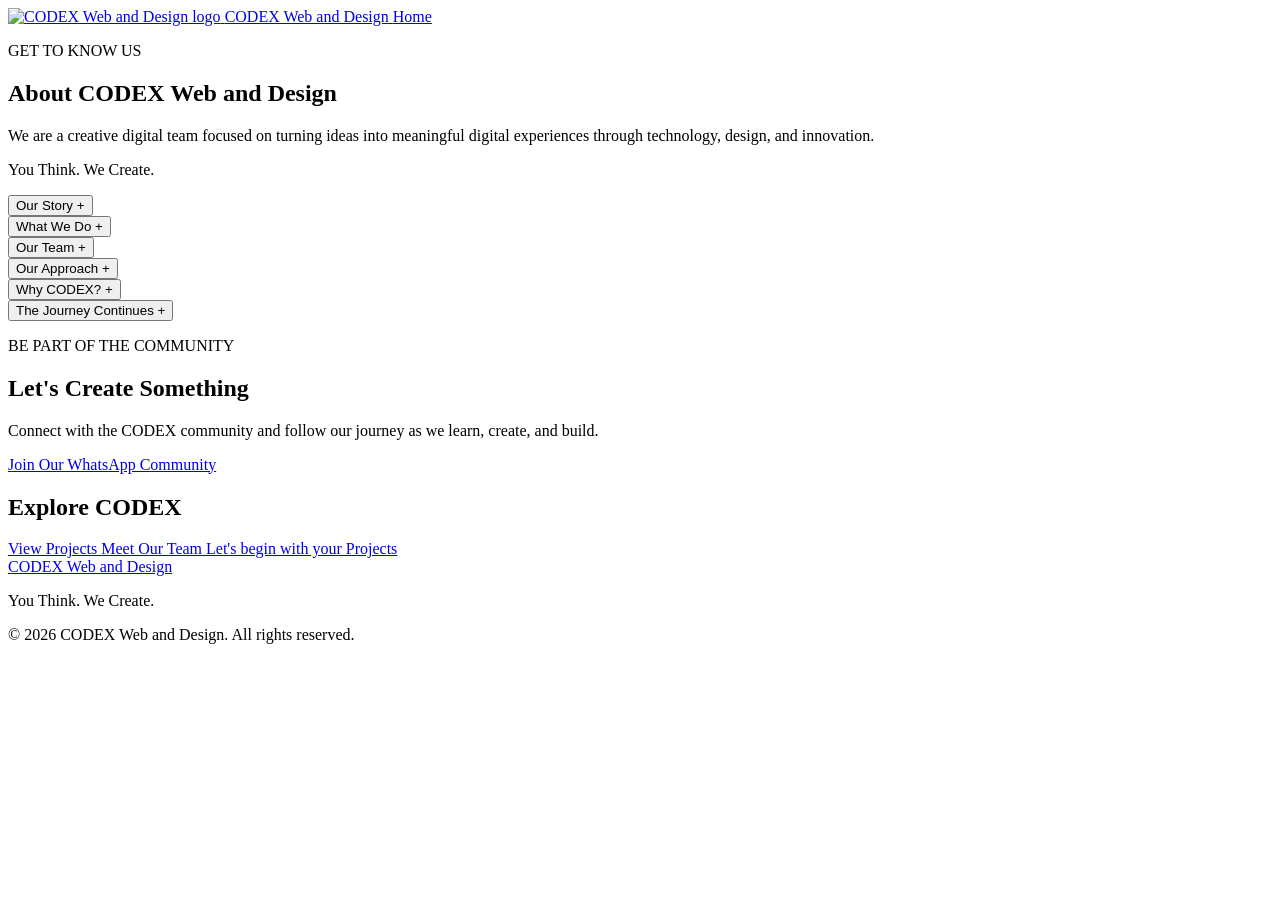
==== codex-about.html @ 6251ab9e "Refactor HTML structure and update content" ====
<!doctype html>
<html lang="en">
  <head>
    <meta charset="UTF-8" />
    <meta name="viewport" content="width=device-width, initial-scale=1.0" />
    <meta
      name="description"
      content="Discover the story, services, values, team, and creative approach behind CODEX Web and Design."
    />
    <meta name="author" content="Perfect Foko Codex15P" />
    <meta name="theme-color" content="#0B0F19" />
    <title>About Us | CODEX Web and Design</title>

    <link rel="stylesheet" href="css/codex-about.css" />
  </head>

  <body class="about-page">
    <header class="about-header">
      <a
        class="about-brand"
        href="index.html"
        aria-label="CODEX Web and Design entry page"
      >
        <img
          src="images/codex-logo.png"
          alt="CODEX Web and Design logo"
          class="about-logo"
        />
        <span>CODEX Web and Design</span>
      </a>

      <a href="codex-home.html" class="about-home-link">Home</a>
    </header>

    <main class="about-main">
      <section class="about-welcome">
        <p class="about-eyebrow">GET TO KNOW US</p>

        <h1>About CODEX Web and Design</h1>

        <p class="about-description">
          We are a creative digital team focused on turning ideas into
          meaningful digital experiences through technology, design, and
          innovation.
        </p>

        <p class="codex-aim">You Think. We Create.</p>
      </section>

      <section class="about-content">
        <article class="about-section">
          <button
            type="button"
            class="about-accordion-button"
            aria-expanded="false"
            aria-controls="aboutStory"
          >
            <span>Our Story</span>
            <span class="about-accordion-icon" aria-hidden="true">+</span>
          </button>

          <div class="about-section-content" id="aboutStory" hidden>
            <p>
              CODEX Web and Design was built around a simple idea: creativity
              and technology can work together to turn ordinary ideas into
              useful digital solutions.
            </p>
            <p>
              What started as an interest in digital creation continues to grow
              into a platform for learning, building, and delivering creative
              work.
            </p>
          </div>
        </article>

        <article class="about-section">
          <button
            type="button"
            class="about-accordion-button"
            aria-expanded="false"
            aria-controls="aboutServices"
          >
            <span>What We Do</span>
            <span class="about-accordion-icon" aria-hidden="true">+</span>
          </button>

          <div class="about-section-content" id="aboutServices" hidden>
            <p>
              We provide digital and creative services designed to help
              individuals, businesses, and organisations present their ideas
              professionally.
            </p>

            <ul>
              <li>Website development</li>
              <li>Graphic design</li>
              <li>Video editing</li>
              <li>Animation and motion graphics</li>
              <li>Microsoft Office applications</li>
              <li>Digital and creative solutions</li>
            </ul>
          </div>
        </article>

        <article class="about-section">
          <button
            type="button"
            class="about-accordion-button"
            aria-expanded="false"
            aria-controls="aboutTeam"
          >
            <span>Our Team</span>
            <span class="about-accordion-icon" aria-hidden="true">+</span>
          </button>

          <div class="about-section-content" id="aboutTeam" hidden>
            <p>
              Our team brings together different interests, creative abilities,
              and technical skills. We believe collaboration helps us learn,
              improve, and produce better work.
            </p>

            <a href="codex-team.html" class="about-inline-link">
              Meet Our Team
            </a>
          </div>
        </article>

        <article class="about-section">
          <button
            type="button"
            class="about-accordion-button"
            aria-expanded="false"
            aria-controls="aboutApproach"
          >
            <span>Our Approach</span>
            <span class="about-accordion-icon" aria-hidden="true">+</span>
          </button>

          <div class="about-section-content" id="aboutApproach" hidden>
            <p>
              We approach every project with creativity, planning, attention to
              detail, and a willingness to improve.
            </p>
            <p>
              Our goal is to understand the idea first, then work towards a
              solution that communicates it clearly and effectively.
            </p>
          </div>
        </article>

        <article class="about-section">
          <button
            type="button"
            class="about-accordion-button"
            aria-expanded="false"
            aria-controls="aboutWhyCodex"
          >
            <span>Why CODEX?</span>
            <span class="about-accordion-icon" aria-hidden="true">+</span>
          </button>

          <div class="about-section-content" id="aboutWhyCodex" hidden>
            <p>
              We value creativity, continuous learning, teamwork, reliability,
              and practical solutions.
            </p>
            <p>
              We are committed to growing our skills while creating digital
              experiences that serve a real purpose.
            </p>
          </div>
        </article>

        <article class="about-section">
          <button
            type="button"
            class="about-accordion-button"
            aria-expanded="false"
            aria-controls="aboutJourney"
          >
            <span>The Journey Continues</span>
            <span class="about-accordion-icon" aria-hidden="true">+</span>
          </button>

          <div class="about-section-content" id="aboutJourney" hidden>
            <p>
              CODEX is a growing journey. Every project, challenge, and new
              skill is an opportunity to become better.
            </p>
            <p>
              We look forward to building more, learning more, and taking on new
              creative challenges.
            </p>
          </div>
        </article>
      </section>

      <section class="about-community">
        <div class="about-community-content">
          <p class="about-eyebrow">BE PART OF THE COMMUNITY</p>
          <h2>Let's Create Something</h2>
          <p>
            Connect with the CODEX community and follow our journey as we learn,
            create, and build.
          </p>

          <a
            href="https://chat.whatsapp.com/H5QAHe00jgaHlfQfZCJz6q"
            class="about-community-button"
            target="_blank"
            rel="noopener noreferrer"
          >
            Join Our WhatsApp Community
          </a>
        </div>
      </section>

      <section class="about-actions">
        <h2>Explore CODEX</h2>

        <div class="about-action-links">
          <a href="codex-gallery.html" class="about-action-button">
            View Projects
          </a>

          <a href="codex-team.html" class="about-action-button">
            Meet Our Team
          </a>

          <a href="codex-enquiry.html" class="about-action-button">
            Let's begin with your Projects
          </a>
        </div>
      </section>
    </main>

    <footer class="about-footer">
      <a href="index.html">CODEX Web and Design</a>
      <p>You Think. We Create.</p>
      <p>
        &copy; <span id="aboutCurrentYear">2026</span> CODEX Web and Design. All
        rights reserved.
      </p>
    </footer>

    <script src="js/codex-about.js"></script>
  </body>
</html>
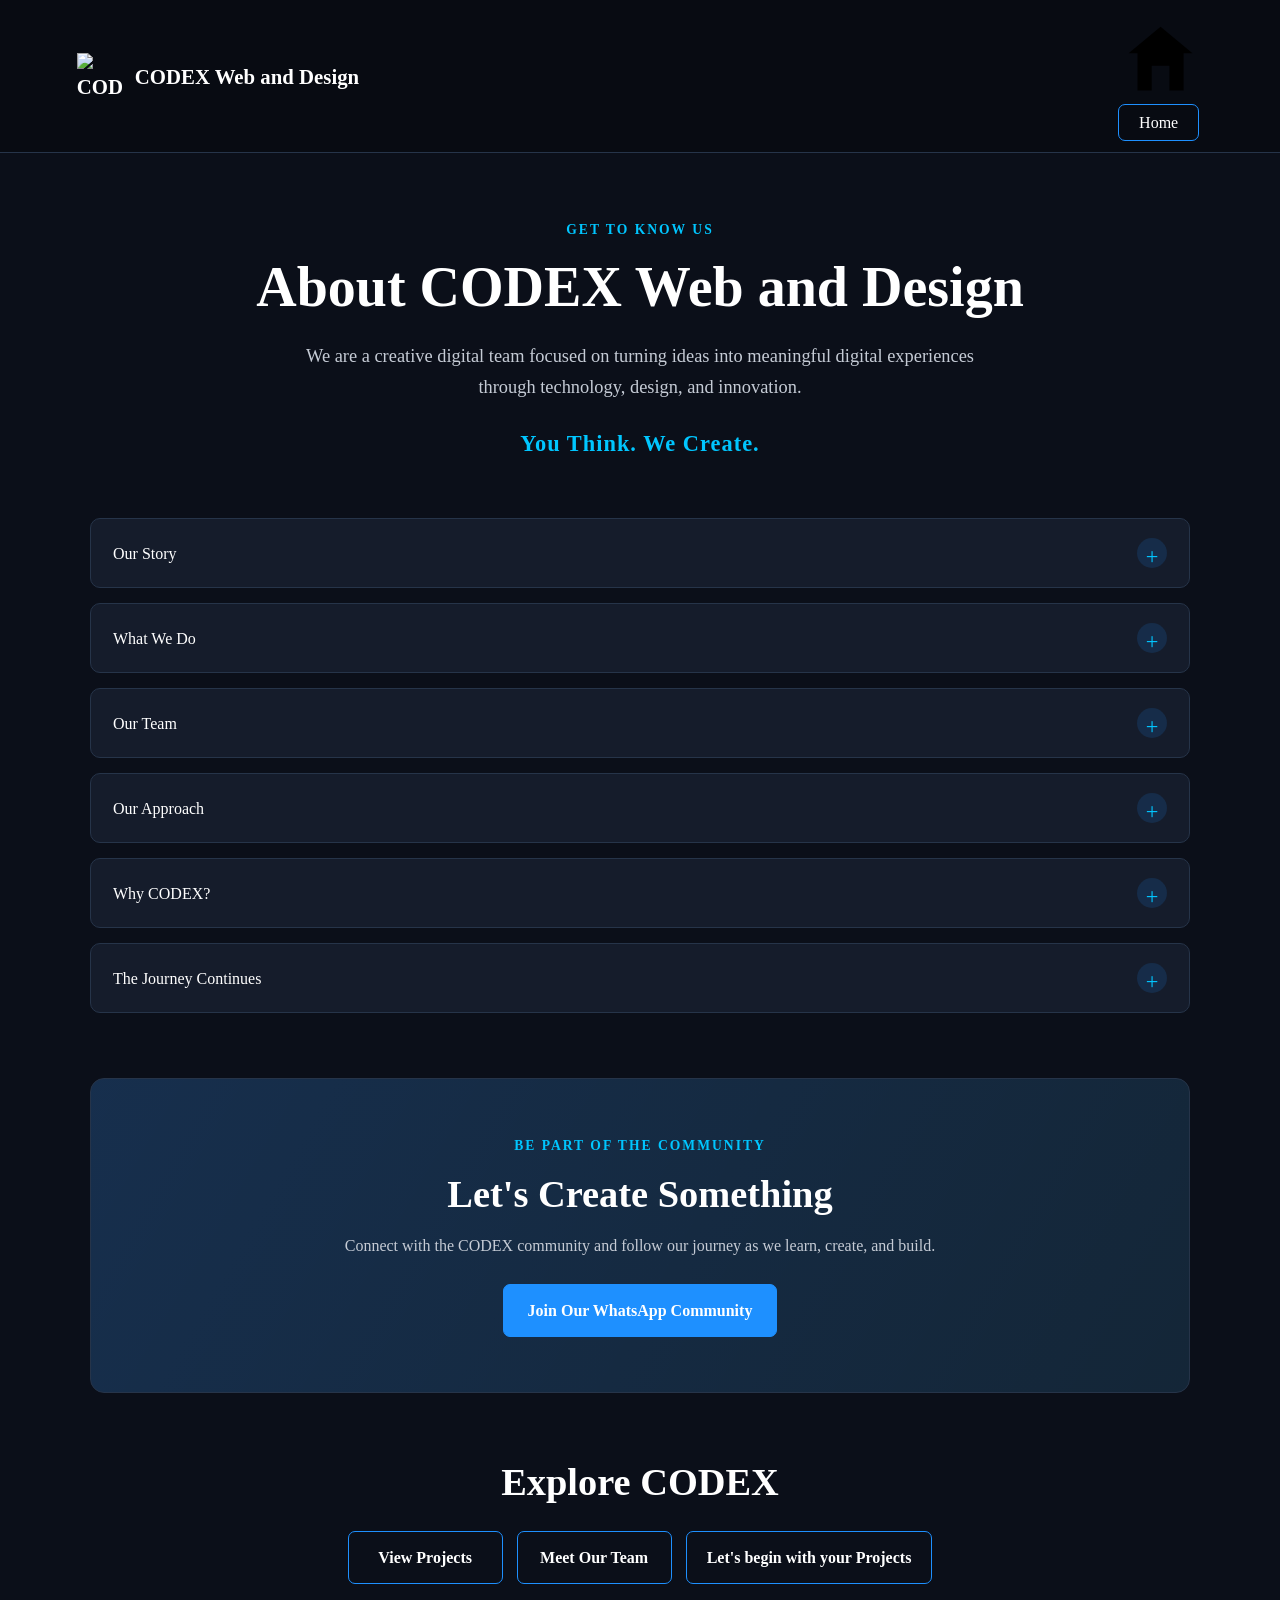
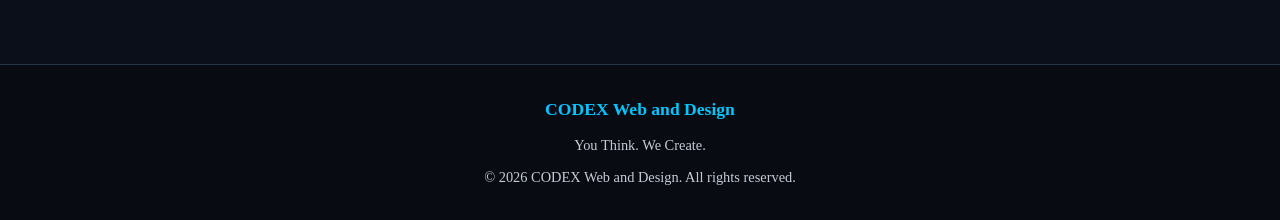
==== commit 80b6f7a6: "Refactor header navigation in codex-about.html" ====
--- a/codex-about.html
+++ b/codex-about.html
@@ -12,24 +12,28 @@
     <title>About Us | CODEX Web and Design</title>
 
     <link rel="stylesheet" href="css/codex-about.css" />
+    <link rel="stylesheet" href="css/site-navigation.css" />
   </head>
 
   <body class="about-page">
     <header class="about-header">
-      <a
-        class="about-brand"
-        href="index.html"
-        aria-label="CODEX Web and Design entry page"
-      >
+      <div class="about-brand">
         <img
           src="images/codex-logo.png"
           alt="CODEX Web and Design logo"
           class="about-logo"
         />
         <span>CODEX Web and Design</span>
-      </a>
-
-      <a href="codex-home.html" class="about-home-link">Home</a>
+      </div>
+
+      <div class="header-navigation-links">
+<a class="startup-home-icon" href="index.html" aria-label="Go to the Startup page">
+  <svg viewBox="0 0 24 24" aria-hidden="true" focusable="false">
+    <path d="M3 10.5 12 3l9 7.5"></path>
+    <path d="M5.5 9.5V21h13V9.5M9.5 21v-7h5v7"></path>
+  </svg>
+</a><a href="codex-home.html" class="about-home-link">Home</a>
+</div>
     </header>
 
     <main class="about-main">
--- a/css/codex-about.css
+++ b/css/codex-about.css
@@ -0,0 +1,403 @@
+/* ========================================
+   CODEX WEB AND DESIGN — ABOUT PAGE
+======================================== */
+
+.about-page {
+  --codex-bg: #0b0f19;
+  --codex-deep: #080b12;
+  --codex-card: #151c2b;
+  --codex-blue: #1e90ff;
+  --codex-cyan: #00c6ff;
+  --codex-white: #ffffff;
+  --codex-muted: #c5cbd5;
+  --codex-border: #263449;
+
+  margin: 0;
+  min-height: 100vh;
+  background: var(--codex-bg);
+  color: var(--codex-white);
+  font-family: Cambria, Georgia, serif;
+  line-height: 1.7;
+}
+
+.about-page *,
+.about-page *::before,
+.about-page *::after {
+  box-sizing: border-box;
+}
+
+.about-page a {
+  color: inherit;
+  text-decoration: none;
+}
+
+.about-page button {
+  font: inherit;
+}
+
+.about-header {
+  width: 100%;
+  min-height: 82px;
+  padding: 16px clamp(18px, 6vw, 85px);
+  display: flex;
+  align-items: center;
+  justify-content: space-between;
+  gap: 20px;
+  background: var(--codex-deep);
+  border-bottom: 1px solid var(--codex-border);
+}
+
+.about-brand {
+  display: inline-flex;
+  align-items: center;
+  gap: 12px;
+  font-size: clamp(1rem, 2vw, 1.3rem);
+  font-weight: 700;
+}
+
+.about-logo {
+  width: 46px;
+  height: 46px;
+  object-fit: contain;
+}
+
+.about-home-link {
+  padding: 9px 20px;
+  border: 1px solid var(--codex-blue);
+  border-radius: 7px;
+  color: var(--codex-white);
+  transition:
+    background 0.25s ease,
+    border-color 0.25s ease;
+}
+
+.about-home-link:hover {
+  background: var(--codex-blue);
+  border-color: var(--codex-blue);
+}
+
+.about-main {
+  width: min(1100px, 90%);
+  margin: 0 auto;
+  padding: 65px 0 80px;
+}
+
+.about-welcome {
+  max-width: 780px;
+  margin: 0 auto 55px;
+  text-align: center;
+}
+
+.about-eyebrow {
+  margin: 0 0 12px;
+  color: var(--codex-cyan);
+  font-size: 0.85rem;
+  font-weight: 700;
+  letter-spacing: 2px;
+  text-transform: uppercase;
+}
+
+.about-welcome h1 {
+  margin: 0 0 20px;
+  font-size: clamp(2rem, 5vw, 3.5rem);
+  line-height: 1.2;
+}
+
+.about-description {
+  max-width: 680px;
+  margin: 0 auto;
+  color: var(--codex-muted);
+  font-size: clamp(1rem, 2vw, 1.15rem);
+}
+
+.codex-aim {
+  margin: 22px 0 0;
+  color: var(--codex-cyan);
+  font-size: clamp(1.1rem, 2.5vw, 1.4rem);
+  font-weight: 700;
+  letter-spacing: 1px;
+}
+
+/* ABOUT ACCORDION */
+
+.about-content {
+  display: grid;
+  gap: 15px;
+}
+
+.about-section {
+  overflow: hidden;
+  background: var(--codex-card);
+  border: 1px solid var(--codex-border);
+  border-radius: 10px;
+  transition: border-color 0.25s ease;
+}
+
+.about-section:hover {
+  border-color: var(--codex-blue);
+}
+
+.about-accordion-button {
+  width: 100%;
+  min-height: 68px;
+  padding: 18px 22px;
+  display: flex;
+  align-items: center;
+  justify-content: space-between;
+  gap: 15px;
+  background: transparent;
+  border: 0;
+  color: var(--codex-white);
+  text-align: left;
+  font-size: clamp(1.05rem, 2vw, 1.2rem);
+  font-weight: 700;
+  cursor: pointer;
+}
+
+.about-accordion-button:focus-visible,
+.about-page a:focus-visible {
+  outline: 2px solid var(--codex-cyan);
+  outline-offset: 4px;
+}
+
+.about-accordion-icon {
+  width: 30px;
+  height: 30px;
+  flex-shrink: 0;
+  display: grid;
+  place-items: center;
+  border-radius: 50%;
+  background: rgba(30, 144, 255, 0.14);
+  color: var(--codex-cyan);
+  font-size: 1.4rem;
+  transition:
+    transform 0.25s ease,
+    background 0.25s ease;
+}
+
+.about-accordion-button[aria-expanded="true"] .about-accordion-icon {
+  transform: rotate(45deg);
+  background: var(--codex-blue);
+  color: var(--codex-white);
+}
+
+.about-section-content {
+  padding: 0 22px 22px;
+  color: var(--codex-muted);
+  border-top: 1px solid var(--codex-border);
+}
+
+.about-section-content p {
+  margin: 17px 0 0;
+}
+
+.about-section-content ul {
+  margin: 15px 0 0;
+  padding-left: 23px;
+}
+
+.about-section-content li {
+  margin: 7px 0;
+}
+
+.about-inline-link {
+  display: inline-block;
+  margin-top: 18px;
+  color: var(--codex-cyan) !important;
+  font-weight: 700;
+  text-decoration: underline !important;
+  text-underline-offset: 4px;
+}
+
+/* COMMUNITY SECTION */
+
+.about-community {
+  margin-top: 65px;
+  padding: clamp(28px, 6vw, 55px);
+  background:
+    linear-gradient(120deg, rgba(30, 144, 255, 0.16), rgba(0, 198, 255, 0.06)),
+    var(--codex-card);
+  border: 1px solid var(--codex-border);
+  border-radius: 14px;
+  text-align: center;
+}
+
+.about-community-content {
+  max-width: 650px;
+  margin: 0 auto;
+}
+
+.about-community h2,
+.about-actions h2 {
+  margin: 0 0 14px;
+  font-size: clamp(1.7rem, 4vw, 2.4rem);
+  line-height: 1.25;
+}
+
+.about-community-content > p:not(.about-eyebrow) {
+  margin: 0 0 25px;
+  color: var(--codex-muted);
+}
+
+.about-community-button {
+  min-height: 48px;
+  padding: 12px 24px;
+  display: inline-flex;
+  align-items: center;
+  justify-content: center;
+  background: var(--codex-blue);
+  border: 1px solid var(--codex-blue);
+  border-radius: 7px;
+  color: var(--codex-white) !important;
+  font-weight: 700;
+  text-align: center;
+  transition:
+    background 0.25s ease,
+    transform 0.25s ease;
+}
+
+.about-community-button:hover {
+  background: #0876d1;
+  transform: translateY(-2px);
+}
+
+/* PAGE ACTION LINKS */
+
+.about-actions {
+  margin-top: 65px;
+  text-align: center;
+}
+
+.about-action-links {
+  margin-top: 25px;
+  display: flex;
+  flex-wrap: wrap;
+  justify-content: center;
+  gap: 14px;
+}
+
+.about-action-button {
+  min-width: 155px;
+  padding: 12px 20px;
+  display: inline-flex;
+  align-items: center;
+  justify-content: center;
+  background: transparent;
+  border: 1px solid var(--codex-blue);
+  border-radius: 7px;
+  color: var(--codex-white) !important;
+  font-weight: 700;
+  transition:
+    background 0.25s ease,
+    transform 0.25s ease;
+}
+
+.about-action-button:hover {
+  background: var(--codex-blue);
+  transform: translateY(-2px);
+}
+
+/* FOOTER */
+
+.about-footer {
+  padding: 30px 20px;
+  background: var(--codex-deep);
+  border-top: 1px solid var(--codex-border);
+  text-align: center;
+}
+
+.about-footer > a {
+  color: var(--codex-cyan);
+  font-size: 1.1rem;
+  font-weight: 700;
+}
+
+.about-footer p {
+  margin: 8px 0 0;
+  color: var(--codex-muted);
+  font-size: 0.9rem;
+}
+
+/* RESPONSIVE DESIGN */
+
+@media (max-width: 760px) {
+  .about-header {
+    min-height: 72px;
+    padding: 13px 5%;
+  }
+
+  .about-logo {
+    width: 39px;
+    height: 39px;
+  }
+
+  .about-main {
+    width: 90%;
+    padding: 48px 0 60px;
+  }
+
+  .about-welcome {
+    margin-bottom: 40px;
+  }
+
+  .about-community,
+  .about-actions {
+    margin-top: 48px;
+  }
+}
+
+@media (max-width: 480px) {
+  .about-brand {
+    gap: 8px;
+    font-size: 0.95rem;
+  }
+
+  .about-logo {
+    width: 34px;
+    height: 34px;
+  }
+
+  .about-home-link {
+    padding: 8px 13px;
+    font-size: 0.9rem;
+  }
+
+  .about-main {
+    width: 91%;
+    padding-top: 38px;
+  }
+
+  .about-accordion-button {
+    min-height: 62px;
+    padding: 15px;
+  }
+
+  .about-section-content {
+    padding: 0 15px 18px;
+  }
+
+  .about-action-links {
+    flex-direction: column;
+  }
+
+  .about-action-button {
+    width: 100%;
+  }
+
+  .about-community-button {
+    width: 100%;
+  }
+}
+
+/* ACCESSIBILITY */
+
+@media (prefers-reduced-motion: reduce) {
+  .about-page *,
+  .about-page *::before,
+  .about-page *::after {
+    scroll-behavior: auto !important;
+    transition-duration: 0.01ms !important;
+    animation-duration: 0.01ms !important;
+    animation-iteration-count: 1 !important;
+  }
+}
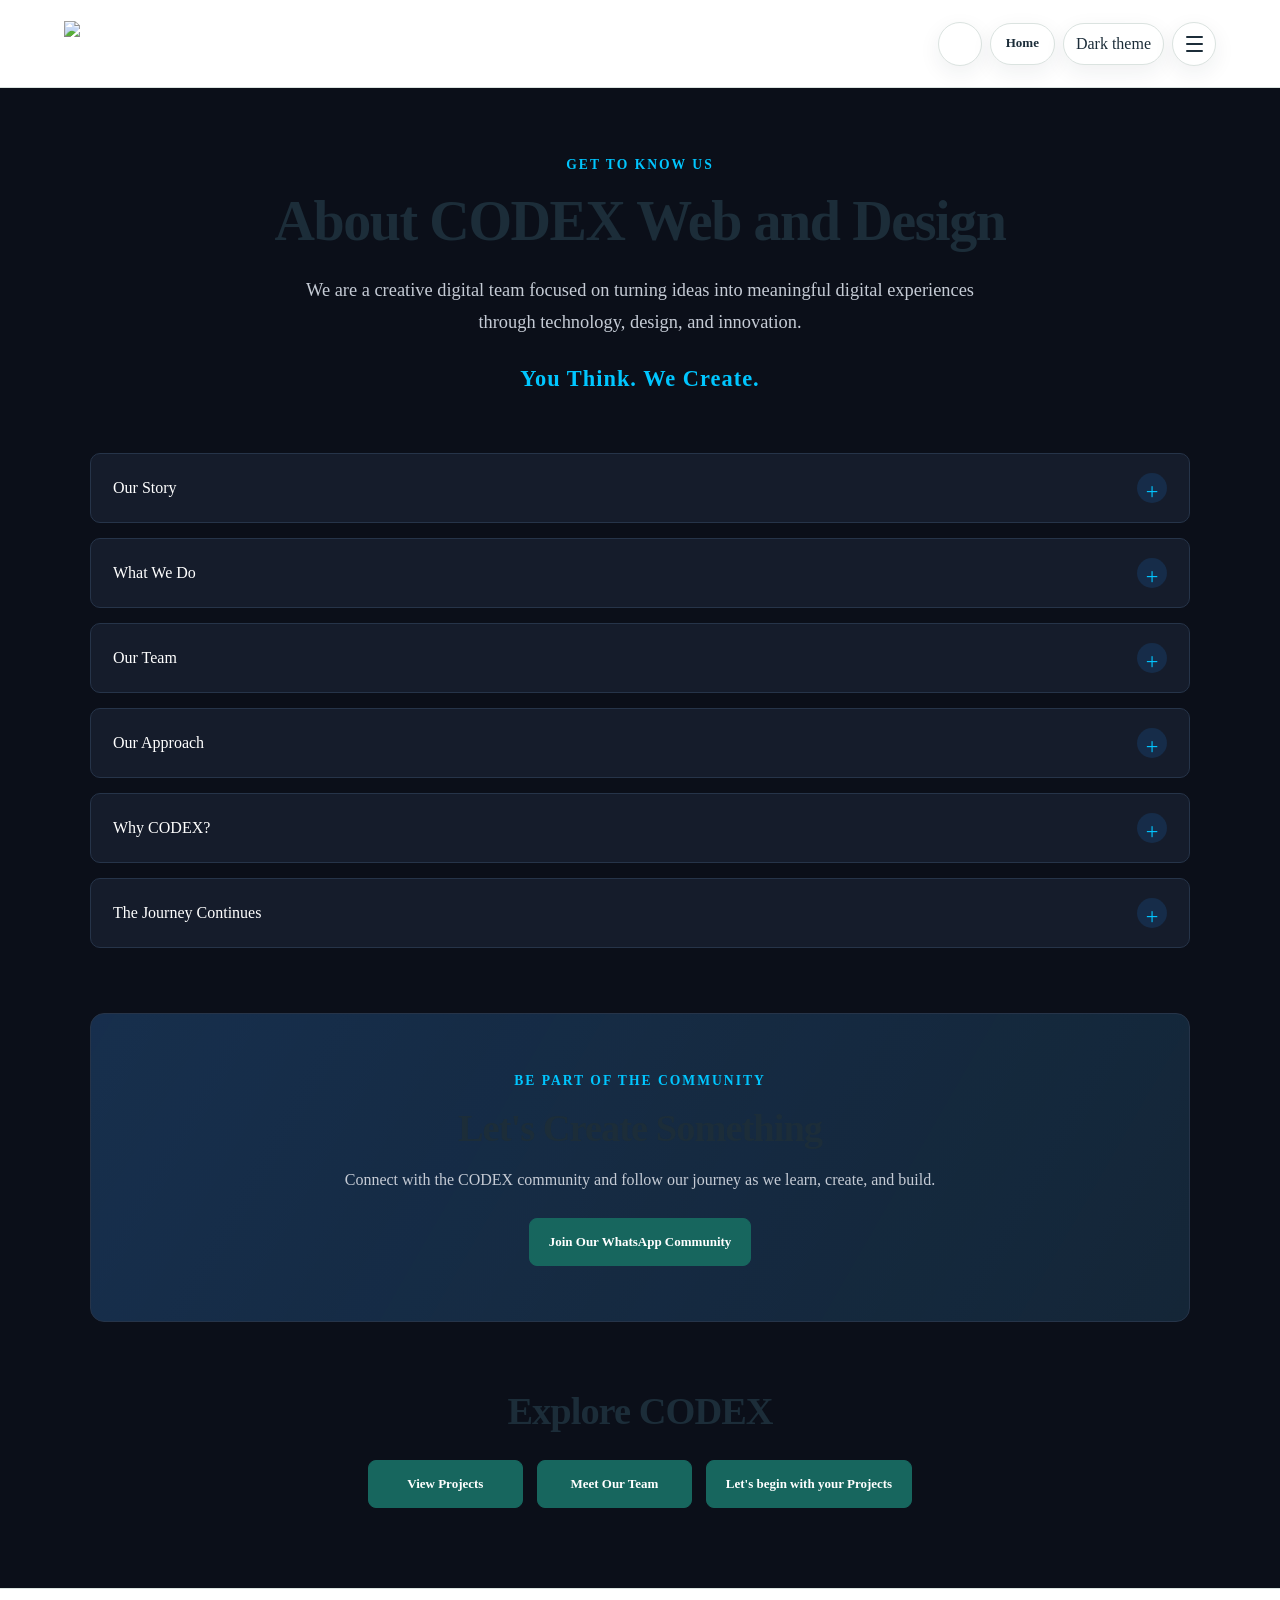
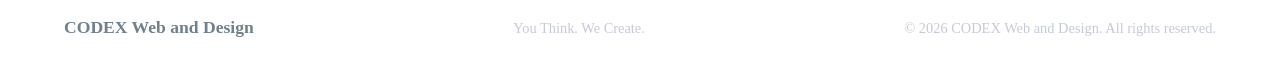
==== commit e824d342: "Add scripts for chat widget and Supabase integration" ====
--- a/codex-about.html
+++ b/codex-about.html
@@ -13,6 +13,11 @@
 
     <link rel="stylesheet" href="css/codex-about.css" />
     <link rel="stylesheet" href="css/site-navigation.css" />
+    <script src="js/site-navigation.js" defer></script>
+    <link rel="stylesheet" href="css/codex-chat-widget.css" />
+    <script src="https://cdn.jsdelivr.net/npm/@supabase/supabase-js@2" defer></script>
+    <script src="js/codex-supabase.js" defer></script>
+    <script src="js/codex-chat-widget.js" defer></script>
   </head>
 
   <body class="about-page">
@@ -248,6 +253,6 @@
       </p>
     </footer>
 
-    <script src="js/codex-about.js"></script>
+    <script src="js/codex-about.js" defer></script>
   </body>
 </html>
--- a/css/site-navigation.css
+++ b/css/site-navigation.css
@@ -0,0 +1,62 @@
+/* Shared CODEX design foundation */
+:root{color-scheme:light;--ink:#1c2d39;--body:#485965;--muted:#71808a;--paper:#f4f6f4;--surface:#fff;--line:#dbe3e0;--brand:#17665e;--brand-dark:#104c46;--brand-soft:#e5f1ee;--accent:#b77a3c;--warm:#f3ede4;--shadow:0 18px 48px rgba(23,43,55,.09);--shadow-small:0 7px 22px rgba(23,43,55,.07);--radius:20px;--radius-small:12px;--content:1160px;--sans:Arial,Helvetica,sans-serif;--serif:Georgia,'Times New Roman',serif}
+*,*::before,*::after{box-sizing:border-box}html{scroll-behavior:smooth}body{margin:0;font-family:var(--sans);font-size:16px;line-height:1.65;color:var(--body);background:var(--paper);-webkit-font-smoothing:antialiased}img,video,svg{max-width:100%}img{height:auto}a{color:var(--brand);text-decoration:none}a:hover{color:var(--brand-dark)}button,input,select,textarea{font:inherit}button{color:inherit}button:focus-visible,a:focus-visible,input:focus-visible,select:focus-visible,textarea:focus-visible{outline:3px solid rgba(183,122,60,.7);outline-offset:3px}[hidden]{display:none!important}h1,h2,h3,h4{margin:0;color:var(--ink);font-family:var(--serif);font-weight:600;line-height:1.12;letter-spacing:-.025em}p{margin-top:0}::selection{color:#fff;background:var(--brand)}
+.header-navigation-links{position:absolute;z-index:30;top:22px;right:clamp(18px,5vw,64px);display:flex;align-items:center;gap:12px}.startup-home-icon{display:grid;width:44px;height:44px;place-items:center;border:1px solid var(--line);border-radius:50%;background:var(--surface);color:var(--ink);box-shadow:var(--shadow-small);transition:background .2s,color .2s,transform .2s}.startup-home-icon:hover{transform:translateY(-2px);background:var(--brand);color:#fff}.startup-home-icon svg{width:19px;height:19px;fill:none;stroke:currentColor;stroke-width:1.7;stroke-linecap:round;stroke-linejoin:round}.menu-toggle{display:grid;width:46px;height:46px;align-content:center;justify-items:center;gap:5px;border:1px solid var(--line);border-radius:50%;background:var(--surface);cursor:pointer;box-shadow:var(--shadow-small)}.menu-toggle span{width:17px;height:2px;border-radius:3px;background:var(--ink);transition:transform .2s,opacity .2s}.menu-toggle[aria-expanded=true] span:first-child{transform:translateY(7px) rotate(45deg)}.menu-toggle[aria-expanded=true] span:nth-child(2){opacity:0}.menu-toggle[aria-expanded=true] span:last-child{transform:translateY(-7px) rotate(-45deg)}
+.home-navigation{position:absolute;z-index:40;top:calc(100% + 12px);right:clamp(18px,5vw,64px);display:grid;min-width:255px;gap:4px;padding:10px;border:1px solid var(--line);border-radius:16px;background:#fff;box-shadow:var(--shadow)}.home-navigation a{padding:10px 12px;border-radius:9px;color:var(--ink);font-size:14px;font-weight:600}.home-navigation a:hover{background:var(--brand-soft);color:var(--brand-dark)}.home-navigation .home-community-link{margin-top:4px;background:var(--brand);color:#fff}.home-navigation .home-community-link:hover{background:var(--brand-dark)}.header-navigation-links>a:not(.startup-home-icon){display:inline-flex;min-height:42px;align-items:center;padding:0 15px;border:1px solid var(--line);border-radius:999px;background:#fff;color:var(--ink);font-size:13px;font-weight:700;box-shadow:var(--shadow-small)}.header-navigation-links>a:not(.startup-home-icon):hover{border-color:var(--brand);color:var(--brand)}
+@media(max-width:640px){body{font-size:15px}.header-navigation-links{top:14px;right:16px;gap:8px}.startup-home-icon,.menu-toggle{width:42px;height:42px}.home-navigation{right:16px;top:calc(100% + 8px);min-width:min(280px,calc(100vw - 32px))}.header-navigation-links>a:not(.startup-home-icon){min-height:40px;padding:0 12px;font-size:12px}}
+@media(prefers-reduced-motion:reduce){*,*::before,*::after{scroll-behavior:auto!important;animation-duration:.01ms!important;animation-iteration-count:1!important;transition-duration:.01ms!important}}
+
+/* Shared page headers and CODEX marks */
+.home-header,.gallery-header,.projects-header,.enquiry-header,.team-header,.about-header{position:relative;display:flex;min-height:88px;align-items:center;padding:16px clamp(20px,5vw,66px);border-bottom:1px solid var(--line);background:#fff}.home-header .header-navigation-links,.gallery-header .header-navigation-links,.projects-header .header-navigation-links,.enquiry-header .header-navigation-links,.team-header .header-navigation-links,.about-header .header-navigation-links{top:50%;transform:translateY(-50%)}.home-brand,.about-brand,.gallery-brand,.projects-brand,.enquiry-brand,.team-brand,.analytics-brand{display:flex;align-items:center;gap:12px}.home-logo,.about-logo,.gallery-logo,.projects-logo,.enquiry-logo,.team-logo,.analytics-logo{width:46px;height:46px;object-fit:contain}.home-brand-text,.about-brand-text,.gallery-brand-text,.projects-brand-text,.enquiry-brand-text,.team-brand-text,.analytics-brand-text{display:grid;line-height:1.2}.home-brand-name,.home-brand-text strong,.about-brand-text strong,.gallery-brand-text strong,.projects-brand-text strong,.enquiry-brand-text strong,.team-brand-text strong,.analytics-brand-text strong{color:var(--ink);font:700 17px/1.2 var(--serif);letter-spacing:.04em}.home-brand-subtitle,.home-brand-text small,.about-brand-text small,.gallery-brand-text>span,.projects-brand-text small,.enquiry-brand-text small,.team-brand-text small,.analytics-brand-text small{color:var(--muted);font-size:10px;font-weight:700;letter-spacing:.14em;text-transform:uppercase}
+
+/* Shared action and footer patterns */
+.home-primary-button,.about-action-button,.about-community-button,.gallery-cta-button,.gallery-show-all-button,.projects-community-button,.projects-gallery-button,.enquiry-submit-button,.enquiry-gallery-button,.team-community-button,.team-contact-btn{display:inline-flex;min-height:48px;align-items:center;justify-content:center;gap:10px;padding:0 19px;border:1px solid var(--brand);border-radius:8px;background:var(--brand);color:#fff;font-size:13px;font-weight:700;transition:transform .2s,background .2s,box-shadow .2s}.home-primary-button:hover,.about-action-button:hover,.about-community-button:hover,.gallery-cta-button:hover,.projects-community-button:hover,.projects-gallery-button:hover,.enquiry-submit-button:hover,.enquiry-gallery-button:hover,.team-community-button:hover,.team-contact-btn:hover{transform:translateY(-2px);background:var(--brand-dark);color:#fff;box-shadow:var(--shadow-small)}.gallery-footer,.projects-footer,.enquiry-footer,.team-footer,.about-footer{display:flex;align-items:center;justify-content:space-between;gap:20px;padding:24px clamp(20px,5vw,66px);border-top:1px solid var(--line);background:#fff;color:var(--muted);font-size:12px}.gallery-footer p,.projects-footer p,.enquiry-footer p,.team-footer p,.about-footer p{margin:0}.gallery-footer-brand,.projects-footer-brand,.enquiry-footer-brand,.about-footer-brand{color:var(--ink);font-weight:700}.gallery-footer-navigation,.projects-footer-navigation,.enquiry-footer-navigation{display:flex;flex-wrap:wrap;gap:16px}.gallery-footer-navigation a,.projects-footer-navigation a,.enquiry-footer-navigation a,.team-footer a,.about-footer a{color:var(--muted);font-weight:600}.gallery-footer-navigation a:hover,.projects-footer-navigation a:hover,.enquiry-footer-navigation a:hover,.team-footer a:hover,.about-footer a:hover{color:var(--brand)}
+@media(max-width:560px){.gallery-footer,.projects-footer,.enquiry-footer,.team-footer,.about-footer{align-items:flex-start;flex-direction:column;padding:22px 20px}.gallery-footer-navigation,.projects-footer-navigation,.enquiry-footer-navigation{gap:10px 16px}}
+
+/* Shared, remembered theme and navigation controls. */
+.site-theme-toggle{display:inline-flex;min-height:42px;align-items:center;justify-content:center;padding:0 12px;border:1px solid var(--line);border-radius:999px;background:var(--surface);color:var(--ink);font-size:11px;font-weight:700;white-space:nowrap;cursor:pointer;box-shadow:var(--shadow-small)}
+.site-theme-toggle:hover{border-color:var(--brand);color:var(--brand)}
+.site-skip-link{position:fixed;z-index:3000;top:10px;left:10px;transform:translateY(-160%);padding:11px 15px;border-radius:8px;background:var(--ink);color:var(--surface);font-size:13px;font-weight:700}
+.site-skip-link:focus{transform:translateY(0)}
+.site-theme-toggle:focus-visible,.site-menu-toggle:focus-visible{outline:3px solid var(--accent);outline-offset:3px}
+.site-menu-toggle{display:grid;width:44px;height:44px;align-content:center;justify-items:center;gap:5px;border:1px solid var(--line);border-radius:50%;background:var(--surface);cursor:pointer;box-shadow:var(--shadow-small)}
+.site-menu-toggle span{width:17px;height:2px;border-radius:3px;background:var(--ink);transition:transform .2s,opacity .2s}
+.site-menu-toggle[aria-expanded="true"] span:first-child{transform:translateY(7px) rotate(45deg)}
+.site-menu-toggle[aria-expanded="true"] span:nth-child(2){opacity:0}
+.site-menu-toggle[aria-expanded="true"] span:last-child{transform:translateY(-7px) rotate(-45deg)}
+.site-navigation-panel{position:absolute;z-index:45;top:calc(100% + 10px);right:0;display:grid;min-width:min(290px,calc(100vw - 28px));gap:4px;padding:10px;border:1px solid var(--line);border-radius:15px;background:var(--surface);box-shadow:var(--shadow)}
+.site-navigation-panel[hidden]{display:none}
+.site-navigation-panel a{padding:10px 12px;border-radius:8px;color:var(--ink);font-size:13px;font-weight:650}
+.site-navigation-panel a:hover,.site-navigation-panel a[aria-current="page"]{background:var(--brand-soft);color:var(--brand-dark)}
+.site-navigation-panel .site-community-link{margin-top:4px;background:var(--brand);color:#fff}
+.site-navigation-panel .site-community-link:hover{background:var(--brand-dark);color:#fff}
+.header-navigation-links{gap:8px}
+@media(max-width:560px){.header-navigation-links>a:not(.startup-home-icon){display:none}}
+@media(max-width:640px){.site-theme-toggle{min-height:40px;padding:0 9px;font-size:10px}.site-menu-toggle{width:42px;height:42px}.site-navigation-panel{right:0;min-width:min(280px,calc(100vw - 28px))}}
+@media(max-width:380px){.header-navigation-links{gap:5px}.site-theme-toggle{min-height:36px;padding:0 7px;font-size:9px}.site-menu-toggle,.startup-home-icon{width:37px;height:37px}.home-brand,.about-brand,.gallery-brand,.projects-brand,.enquiry-brand,.team-brand{max-width:calc(100% - 138px);min-width:0}.home-logo,.about-logo,.gallery-logo,.projects-logo,.enquiry-logo,.team-logo{width:35px;height:35px;flex:0 0 35px}.home-brand-text,.about-brand-text,.gallery-brand-text,.projects-brand-text,.enquiry-brand-text,.team-brand-text{min-width:0;overflow:hidden}.home-brand-text>*,.about-brand-text>*,.gallery-brand-text>*,.projects-brand-text>*,.enquiry-brand-text>*,.team-brand-text>*{overflow:hidden;text-overflow:ellipsis;white-space:nowrap}}
+
+/* Dark theme colours are applied only when the visitor selects dark mode. */
+:root[data-theme="dark"]{color-scheme:dark;--ink:#e8efec;--body:#c2ceca;--muted:#9aaba6;--paper:#121b20;--surface:#1b292f;--line:#33464c;--brand:#77c6b4;--brand-dark:#a0dfd0;--brand-soft:#25413f;--accent:#d6a773;--warm:#332d26;--shadow:0 18px 48px rgba(0,0,0,.28);--shadow-small:0 7px 22px rgba(0,0,0,.22)}
+:root[data-theme="dark"] body{background:var(--paper);color:var(--body)}
+:root[data-theme="dark"] .home-header,:root[data-theme="dark"] .gallery-header,:root[data-theme="dark"] .projects-header,:root[data-theme="dark"] .enquiry-header,:root[data-theme="dark"] .team-header,:root[data-theme="dark"] .about-header,:root[data-theme="dark"] .home-footer,:root[data-theme="dark"] .gallery-footer,:root[data-theme="dark"] .projects-footer,:root[data-theme="dark"] .enquiry-footer,:root[data-theme="dark"] .team-footer,:root[data-theme="dark"] .about-footer,:root[data-theme="dark"] .home-navigation,:root[data-theme="dark"] .header-navigation-links>a:not(.startup-home-icon),:root[data-theme="dark"] .home-service-card,:root[data-theme="dark"] .home-contact,:root[data-theme="dark"] .home-hero,:root[data-theme="dark"] .projects-card,:root[data-theme="dark"] .projects-preview-placeholder,:root[data-theme="dark"] .gallery-project-card,:root[data-theme="dark"] .gallery-filter-button,:root[data-theme="dark"] .gallery-media-dialog,:root[data-theme="dark"] .gallery-empty-state,:root[data-theme="dark"] .about-section,:root[data-theme="dark"] .about-accordion-button,:root[data-theme="dark"] .enquiry-section,:root[data-theme="dark"] .team-member,:root[data-theme="dark"] .member-header,:root[data-theme="dark"] .analytics-header,:root[data-theme="dark"] .analytics-sidebar,:root[data-theme="dark"] .analytics-stat-card,:root[data-theme="dark"] .analytics-panel,:root[data-theme="dark"] .analytics-date-filter select,:root[data-theme="dark"] .donut-inner,:root[data-theme="dark"] .site-navigation-panel,:root[data-theme="dark"] .site-theme-toggle,:root[data-theme="dark"] .site-menu-toggle{background:var(--surface);color:var(--body)}
+:root[data-theme="dark"] .home-brand-name,:root[data-theme="dark"] .home-brand-text strong,:root[data-theme="dark"] .about-brand-text strong,:root[data-theme="dark"] .gallery-brand-text strong,:root[data-theme="dark"] .projects-brand-text strong,:root[data-theme="dark"] .enquiry-brand-text strong,:root[data-theme="dark"] .team-brand-text strong,:root[data-theme="dark"] .analytics-brand-text strong,:root[data-theme="dark"] .about-accordion-button,:root[data-theme="dark"] .site-navigation-panel a{color:var(--ink)}
+:root[data-theme="dark"] .home-hero{background:linear-gradient(135deg,#1b292f,#1e3034 75%,#233b39);border-color:var(--line)}
+:root[data-theme="dark"] .home-contact,:root[data-theme="dark"] .about-content,:root[data-theme="dark"] .projects-card,:root[data-theme="dark"] .gallery-project-card,:root[data-theme="dark"] .enquiry-section,:root[data-theme="dark"] .team-member,:root[data-theme="dark"] .analytics-stat-card,:root[data-theme="dark"] .analytics-panel{border-color:var(--line)}
+:root[data-theme="dark"] .home-secondary-button,:root[data-theme="dark"] .gallery-filter-button,:root[data-theme="dark"] .analytics-date-filter select,:root[data-theme="dark"] .enquiry-field input,:root[data-theme="dark"] .enquiry-field select,:root[data-theme="dark"] .enquiry-field textarea{border-color:var(--line);background:var(--surface);color:var(--ink)}
+:root[data-theme="dark"] .home-secondary-button:hover,:root[data-theme="dark"] .about-accordion-button:hover{background:var(--brand-soft)}
+:root[data-theme="dark"] .projects-preview-visual,:root[data-theme="dark"] .gallery-project-preview,:root[data-theme="dark"] .member-picture{background:#26373d}
+:root[data-theme="dark"] .projects-preview-placeholder,:root[data-theme="dark"] .donut-inner{border-color:var(--line)}
+:root[data-theme="dark"] .projects-preview-placeholder-bar{background:#10191e}
+:root[data-theme="dark"] .projects-preview-placeholder-content:before,:root[data-theme="dark"] .projects-preview-placeholder-content:after{background:#34474c}
+:root[data-theme="dark"] .projects-countdown-unit{background:#223338}
+:root[data-theme="dark"] .projects-gallery-cta{background:#1b292f}
+:root[data-theme="dark"] .home-primary-button,:root[data-theme="dark"] .about-action-button,:root[data-theme="dark"] .about-community-button,:root[data-theme="dark"] .gallery-cta-button,:root[data-theme="dark"] .gallery-show-all-button,:root[data-theme="dark"] .projects-community-button,:root[data-theme="dark"] .projects-gallery-button,:root[data-theme="dark"] .enquiry-submit-button,:root[data-theme="dark"] .enquiry-gallery-button,:root[data-theme="dark"] .team-community-button,:root[data-theme="dark"] .team-contact-btn,:root[data-theme="dark"] .gallery-project-link,:root[data-theme="dark"] .home-navigation .home-community-link{border-color:#17665e;background:#17665e;color:#fff}
+:root[data-theme="dark"] .analytics-login-card input{border-color:var(--line);background:var(--surface);color:var(--ink)}
+:root[data-theme="dark"] .analytics-login-submit{border-color:#17665e;background:#17665e;color:#fff}
+:root[data-theme="dark"] .analytics-page{background:#121b20!important}
+:root[data-theme="dark"] .analytics-demo-notice{border-color:#55432c;background:#30291f;color:#e5d2b8}
+:root[data-theme="dark"] .visitor-chart{background:repeating-linear-gradient(to bottom,#1b292f 0,#1b292f 46px,#2d4047 47px,#1b292f 48px)}
+:root[data-theme="dark"] .analytics-table th,:root[data-theme="dark"] .analytics-table td{border-color:#33464c}
+:root[data-theme="dark"] .page-status{background:#332d26;color:#e4c79e}
+:root[data-theme="dark"] .gallery-empty-state{border-color:#536963}
+:root[data-theme="dark"] .enquiry-field input::placeholder,:root[data-theme="dark"] .enquiry-field textarea::placeholder{color:#9aaba6}
